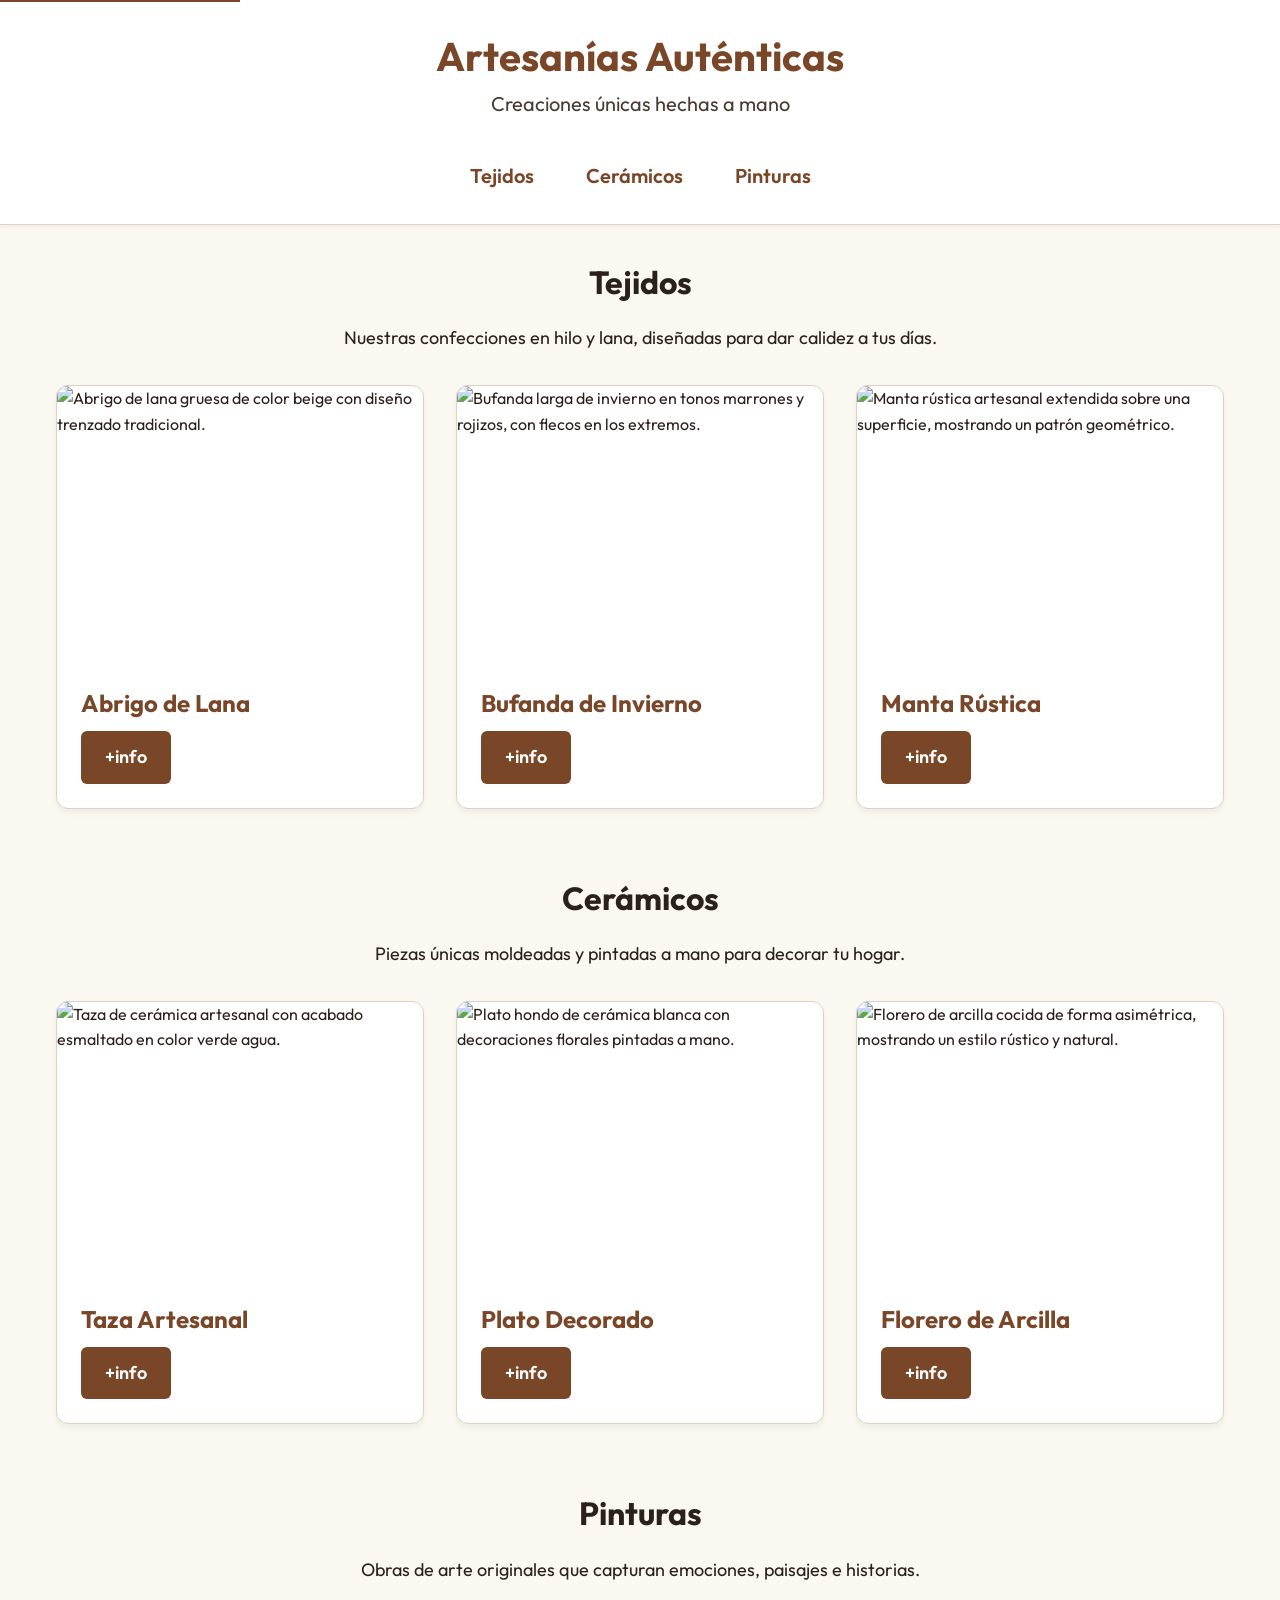
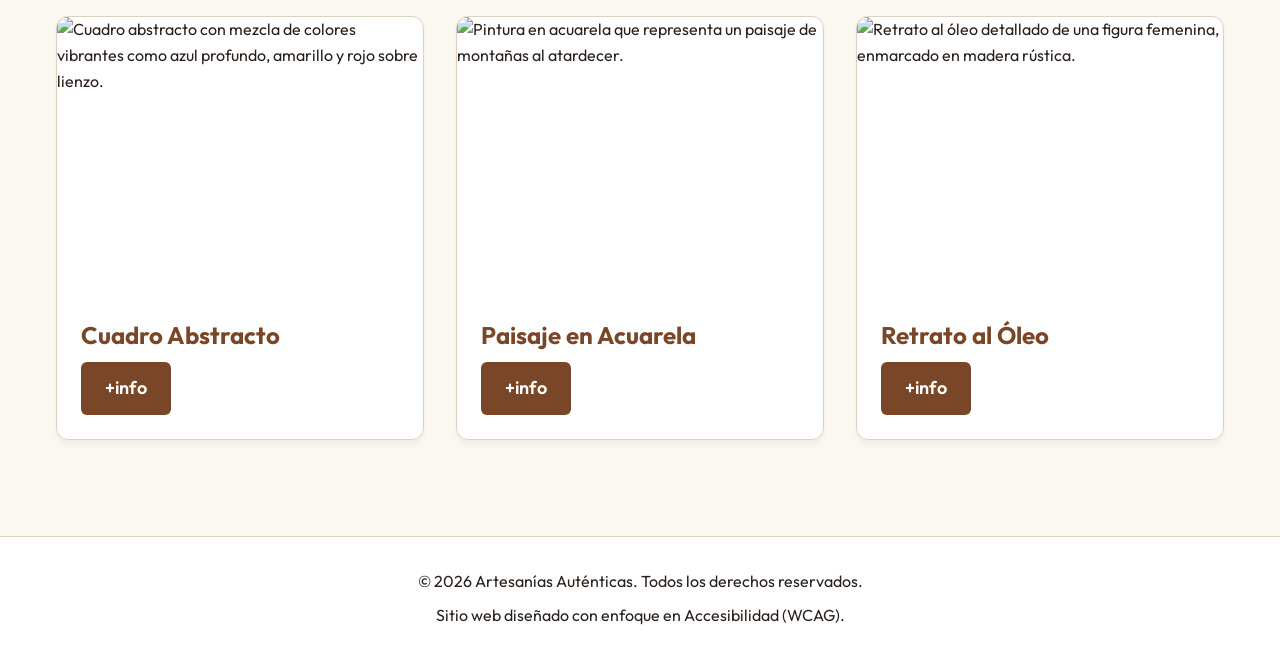
==== IA 2/index.html @ 94b3d4c0 "Alta del proyecto" ====
<!DOCTYPE html>
<html lang="es">

<head>
  <meta charset="UTF-8">
  <meta name="viewport" content="width=device-width, initial-scale=1.0">
  <meta name="description" content="Emprendimiento de artesanías con productos de tejidos, cerámicos y pinturas.">
  <title>Emprendimiento de Artesanías</title>
  <link rel="preconnect" href="https://fonts.googleapis.com">
  <link rel="preconnect" href="https://fonts.gstatic.com" crossorigin>
  <link href="https://fonts.googleapis.com/css2?family=Outfit:wght@300;400;600;700&display=swap" rel="stylesheet">
  <link rel="stylesheet" href="estilosIA.css">
</head>

<body>
  <a href="#main-content" class="skip-link">Saltar al contenido principal</a>

  <header>
    <div class="header-container">
      <h1>Artesanías Auténticas</h1>
      <p class="subtitle">Creaciones únicas hechas a mano</p>
    </div>
    <nav aria-label="Navegación principal de categorías">
      <ul class="nav-links">
        <li><a href="#tejidos">Tejidos</a></li>
        <li><a href="#ceramicos">Cerámicos</a></li>
        <li><a href="#pinturas">Pinturas</a></li>
      </ul>
    </nav>
  </header>

  <main id="main-content">
    <!-- Sección de Tejidos -->
    <section id="tejidos" aria-labelledby="heading-tejidos">
      <div class="section-header">
        <h2 id="heading-tejidos">Tejidos</h2>
        <p>Nuestras confecciones en hilo y lana, diseñadas para dar calidez a tus días.</p>
      </div>

      <div class="articles-grid">
        <article class="card">
          <img src="articulos/Tejidos/abrigo-lana.png" alt="Abrigo de lana gruesa de color beige con diseño trenzado tradicional." width="400" height="300">
          <div class="card-content">
            <h3>Abrigo de Lana</h3>
            <a href="articulos/Tejidos/abrigo-lana.pdf" class="btn-info" aria-label="Descargar más información en PDF sobre Abrigo de Lana">+info</a>
          </div>
        </article>

        <article class="card">
          <img src="articulos/Tejidos/bufanda-inverno.png" alt="Bufanda larga de invierno en tonos marrones y rojizos, con flecos en los extremos." width="400" height="300">
          <div class="card-content">
            <h3>Bufanda de Invierno</h3>
            <a href="articulos/Tejidos/bufanda-inverno.pdf" class="btn-info" aria-label="Descargar más información en PDF sobre Bufanda de Invierno">+info</a>
          </div>
        </article>

        <article class="card">
          <img src="articulos/Tejidos/manta-rustica.png" alt="Manta rústica artesanal extendida sobre una superficie, mostrando un patrón geométrico." width="400" height="300">
          <div class="card-content">
            <h3>Manta Rústica</h3>
            <a href="articulos/Tejidos/manta-rustica.pdf" class="btn-info" aria-label="Descargar más información en PDF sobre Manta Rústica">+info</a>
          </div>
        </article>
      </div>
    </section>

    <!-- Sección de Cerámicos -->
    <section id="ceramicos" aria-labelledby="heading-ceramicos">
      <div class="section-header">
        <h2 id="heading-ceramicos">Cerámicos</h2>
        <p>Piezas únicas moldeadas y pintadas a mano para decorar tu hogar.</p>
      </div>

      <div class="articles-grid">
        <article class="card">
          <img src="articulos/Ceramicos/taza-artesanal.png" alt="Taza de cerámica artesanal con acabado esmaltado en color verde agua." width="400" height="300">
          <div class="card-content">
            <h3>Taza Artesanal</h3>
            <a href="articulos/Ceramicos/taza-artesanal.pdf" class="btn-info" aria-label="Descargar más información en PDF sobre Taza Artesanal">+info</a>
          </div>
        </article>

        <article class="card">
          <img src="articulos/Ceramicos/plato-decorado.png" alt="Plato hondo de cerámica blanca con decoraciones florales pintadas a mano." width="400" height="300">
          <div class="card-content">
            <h3>Plato Decorado</h3>
            <a href="articulos/Ceramicos/plato-decorado.pdf" class="btn-info" aria-label="Descargar más información en PDF sobre Plato Decorado">+info</a>
          </div>
        </article>

        <article class="card">
          <img src="articulos/Ceramicos/florero-arcilla.png" alt="Florero de arcilla cocida de forma asimétrica, mostrando un estilo rústico y natural." width="400" height="300">
          <div class="card-content">
            <h3>Florero de Arcilla</h3>
            <a href="articulos/Ceramicos/florero-arcilla.pdf" class="btn-info" aria-label="Descargar más información en PDF sobre Florero de Arcilla">+info</a>
          </div>
        </article>
      </div>
    </section>

    <!-- Sección de Pinturas -->
    <section id="pinturas" aria-labelledby="heading-pinturas">
      <div class="section-header">
        <h2 id="heading-pinturas">Pinturas</h2>
        <p>Obras de arte originales que capturan emociones, paisajes e historias.</p>
      </div>

      <div class="articles-grid">
        <article class="card">
          <img src="articulos/Pinturas/cuadro-abstracto.png" alt="Cuadro abstracto con mezcla de colores vibrantes como azul profundo, amarillo y rojo sobre lienzo." width="400" height="300">
          <div class="card-content">
            <h3>Cuadro Abstracto</h3>
            <a href="articulos/Pinturas/cuadro-abstracto.pdf" class="btn-info" aria-label="Descargar más información en PDF sobre Cuadro Abstracto">+info</a>
          </div>
        </article>

        <article class="card">
          <img src="articulos/Pinturas/paisaje-acuarela.png" alt="Pintura en acuarela que representa un paisaje de montañas al atardecer." width="400" height="300">
          <div class="card-content">
            <h3>Paisaje en Acuarela</h3>
            <a href="articulos/Pinturas/paisaje-acuarela.pdf" class="btn-info" aria-label="Descargar más información en PDF sobre Paisaje en Acuarela">+info</a>
          </div>
        </article>

        <article class="card">
          <img src="articulos/Pinturas/retrato-oleo.png" alt="Retrato al óleo detallado de una figura femenina, enmarcado en madera rústica." width="400" height="300">
          <div class="card-content">
            <h3>Retrato al Óleo</h3>
            <a href="articulos/Pinturas/retrato-oleo.pdf" class="btn-info" aria-label="Descargar más información en PDF sobre Retrato al Óleo">+info</a>
          </div>
        </article>
      </div>
    </section>
  </main>

  <footer>
    <p>&copy; 2026 Artesanías Auténticas. Todos los derechos reservados.</p>
    <p>Sitio web diseñado con enfoque en Accesibilidad (WCAG).</p>
  </footer>
</body>

</html>
---- IA 2/estilosIA.css ----
/* 
    Variables CSS para mantener consistencia y facilitar el cambio de temas.
    Se eligieron colores con alto contraste para cumplir con pautas WCAG (Accesibilidad).
*/
:root {
    --color-bg: #fbf8f1; /* Fondo claro crema */
    --color-text: #2a201c; /* Texto oscuro, casi negro, alto contraste */
    --color-primary: #7a4628; /* Marrón rojizo oscuro para elementos principales y botones */
    --color-primary-hover: #522f1b; /* Versión más oscura para estados hover */
    --color-focus: #005fcc; /* Color azul brillante para los anillos de foco (muy visible) */
    --color-card-bg: #ffffff; /* Fondo blanco para las tarjetas */
    --color-border: #dcd1c4; /* Color de borde sutil */

    --font-base: 'Outfit', sans-serif;
}

/* Reset básico y box-sizing */
* {
    box-sizing: border-box;
    margin: 0;
    padding: 0;
}

/* Base HTML y Body (Responsividad y Accesibilidad) */
html {
    font-size: 16px; /* Permite zoom del navegador */
    scroll-behavior: smooth; /* Desplazamiento suave para anclas */
}

body {
    font-family: var(--font-base);
    background-color: var(--color-bg);
    color: var(--color-text);
    line-height: 1.6;
    display: flex;
    flex-direction: column;
    min-height: 100vh;
}

/* Enlace para saltar al contenido principal (Accesibilidad para lectores de pantalla y teclado) */
.skip-link {
    position: absolute;
    top: -40px;
    left: 0;
    background: var(--color-primary);
    color: white;
    padding: 0.5rem 1rem;
    z-index: 100;
    transition: top 0.3s;
    text-decoration: none;
    font-weight: bold;
}

.skip-link:focus {
    top: 0;
    outline: 3px solid var(--color-focus);
    outline-offset: 2px;
}

/* Estilos de Foco Global (Accesibilidad de Teclado) */
a:focus-visible, 
button:focus-visible, 
input:focus-visible {
    outline: 3px solid var(--color-focus);
    outline-offset: 2px;
    border-radius: 4px;
}

/* Tipografía Responsiva usando REM */
h1 {
    font-size: 2.5rem;
    line-height: 1.2;
    margin-bottom: 0.5rem;
    color: var(--color-primary);
}

h2 {
    font-size: 2rem;
    margin-bottom: 1rem;
    color: var(--color-text);
}

h3 {
    font-size: 1.5rem;
    margin-bottom: 0.5rem;
    color: var(--color-primary);
}

p {
    font-size: 1.125rem; /* 18px para mejor legibilidad general */
    margin-bottom: 1rem;
}

/* Header y Navegación */
header {
    background-color: var(--color-card-bg);
    padding: 2rem 1rem;
    text-align: center;
    border-bottom: 1px solid var(--color-border);
    box-shadow: 0 2px 4px rgba(0,0,0,0.05);
}

.header-container {
    max-width: 1200px;
    margin: 0 auto;
    padding-bottom: 1.5rem;
}

.subtitle {
    font-size: 1.25rem;
    color: #4a3b32; /* Gris cálido de alto contraste */
}

/* Navegación por Pestañas */
nav {
    max-width: 1200px;
    margin: 0 auto;
}

.nav-links {
    list-style: none;
    display: flex;
    flex-wrap: wrap; /* Importante para zoom y móviles */
    justify-content: center;
    gap: 1rem;
}

.nav-links a {
    text-decoration: none;
    color: var(--color-primary);
    font-weight: 600;
    font-size: 1.25rem;
    padding: 0.5rem 1rem;
    border: 2px solid transparent;
    border-radius: 8px;
    transition: all 0.3s ease;
}

.nav-links a:hover, 
.nav-links a:focus {
    background-color: var(--color-primary);
    color: white;
}

/* Contenido Principal */
main {
    flex: 1;
    max-width: 1200px;
    margin: 0 auto;
    padding: 2rem 1rem;
    width: 100%;
}

section {
    margin-bottom: 4rem;
}

.section-header {
    margin-bottom: 2rem;
    text-align: center;
}

/* Grilla de Artículos (Responsiva / Mobile-First) */
.articles-grid {
    display: grid;
    grid-template-columns: 1fr; /* Mobile-first: 1 columna */
    gap: 2rem;
}

/* Tarjetas de Producto */
.card {
    background-color: var(--color-card-bg);
    border: 1px solid var(--color-border);
    border-radius: 12px;
    overflow: hidden;
    box-shadow: 0 4px 6px rgba(0,0,0,0.05);
    transition: transform 0.3s ease, box-shadow 0.3s ease;
    display: flex;
    flex-direction: column;
}

.card:hover {
    transform: translateY(-5px);
    box-shadow: 0 8px 15px rgba(0,0,0,0.1);
}

.card img {
    width: 100%;
    height: auto;
    object-fit: cover;
    aspect-ratio: 4/3; /* Mantiene proporciones */
    display: block;
}

.card-content {
    padding: 1.5rem;
    display: flex;
    flex-direction: column;
    flex: 1; /* Para empujar el botón abajo si hay poco texto */
    align-items: flex-start;
}

.btn-info {
    margin-top: auto; /* Empuja el botón al fondo de la tarjeta */
    display: inline-block;
    padding: 0.75rem 1.5rem;
    background-color: var(--color-primary);
    color: white;
    text-decoration: none;
    font-weight: 600;
    border-radius: 6px;
    font-size: 1.125rem;
    transition: background-color 0.3s;
}

.btn-info:hover {
    background-color: var(--color-primary-hover);
}

/* Footer */
footer {
    background-color: var(--color-card-bg);
    text-align: center;
    padding: 2rem 1rem;
    border-top: 1px solid var(--color-border);
    margin-top: auto;
}

footer p {
    font-size: 1rem;
    margin-bottom: 0.5rem;
}

/* =========================================================================
   MEDIA QUERIES - Para pantallas más grandes y zooms altos
   ========================================================================= */

/* Tablet y Desktop (2 columnas) */
@media (min-width: 600px) {
    .articles-grid {
        grid-template-columns: repeat(2, 1fr);
    }
}

/* Pantallas grandes (3 columnas) */
@media (min-width: 900px) {
    .articles-grid {
        grid-template-columns: repeat(3, 1fr);
    }
}

/* Para alto contraste (Accesibilidad OS Settings) */
@media (prefers-contrast: high) {
    :root {
        --color-bg: #ffffff;
        --color-text: #000000;
        --color-primary: #000000;
        --color-primary-hover: #000000;
        --color-border: #000000;
    }
    
    .btn-info {
        border: 2px solid #000000;
        background-color: transparent;
        color: #000000;
    }

    .btn-info:hover {
        background-color: #000000;
        color: #ffffff;
    }

    .nav-links a {
        border: 2px solid #000000;
    }
}
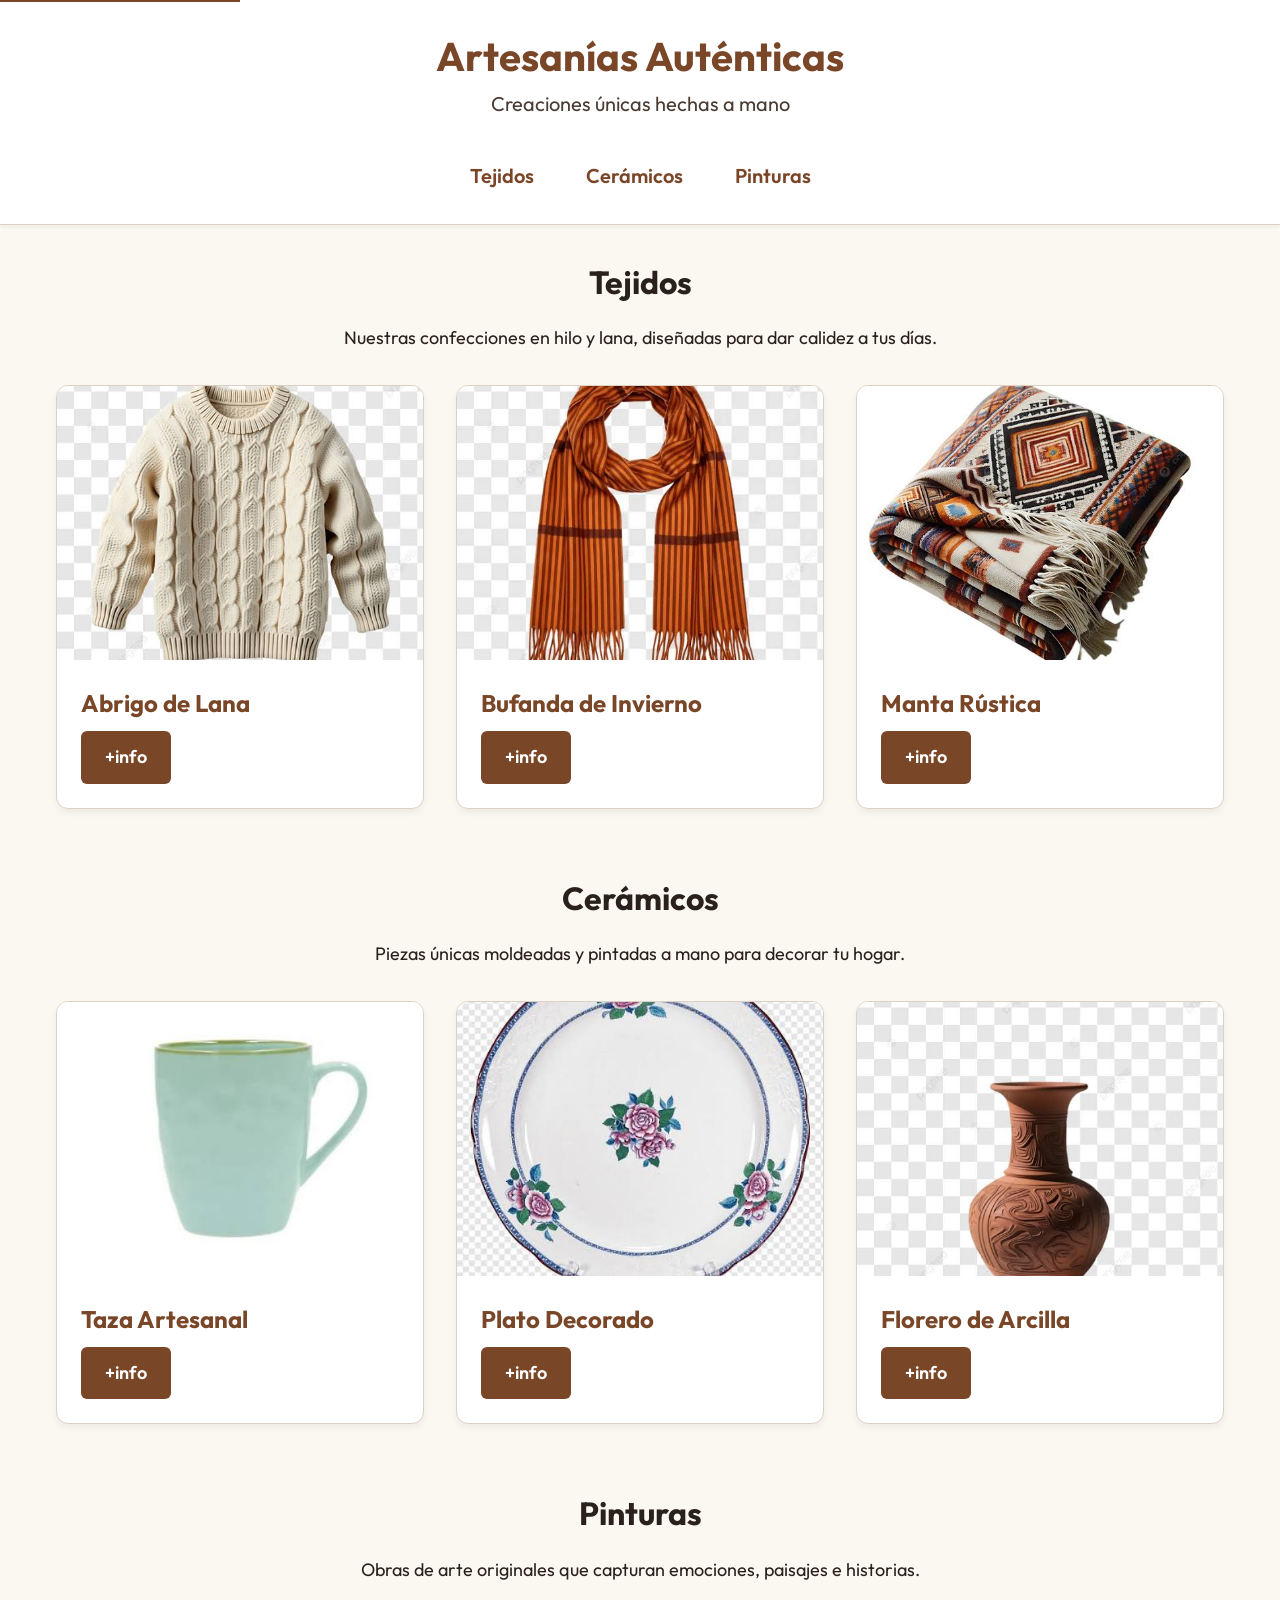
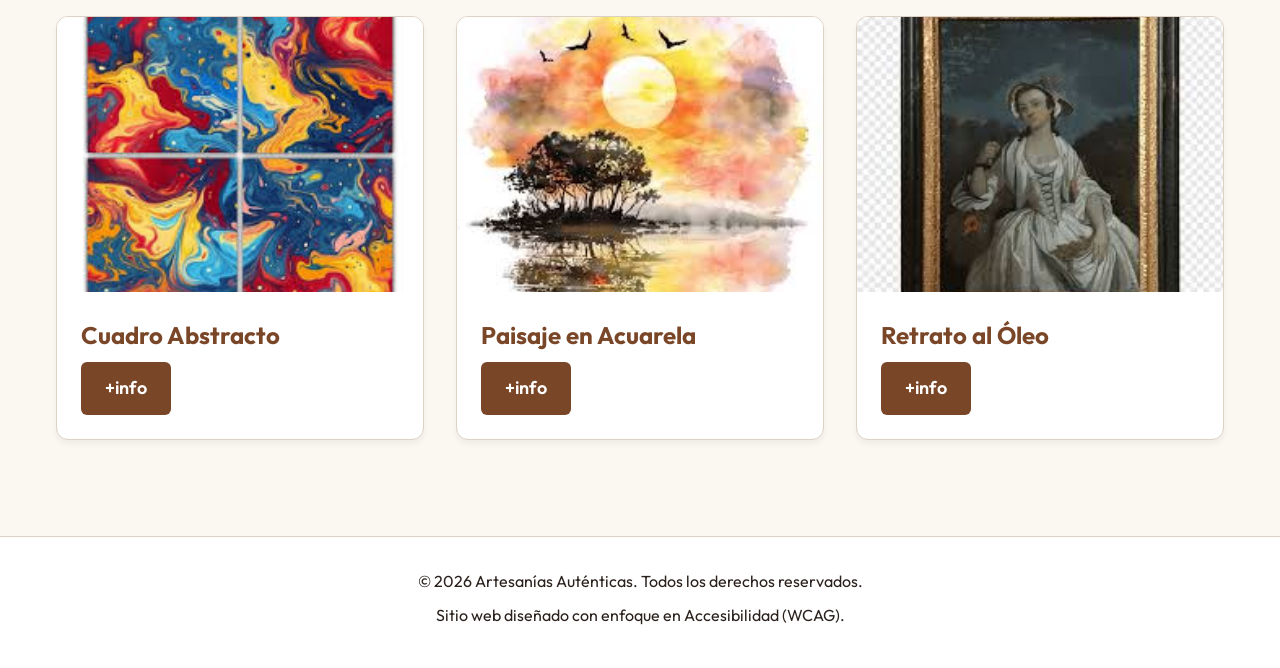
==== commit ed774826: "se corrige tabulacion en imagenes" ====
--- a/IA 2/index.html
+++ b/IA 2/index.html
@@ -39,7 +39,7 @@
 
       <div class="articles-grid">
         <article class="card">
-          <img src="articulos/Tejidos/abrigo-lana.png" alt="Abrigo de lana gruesa de color beige con diseño trenzado tradicional." width="400" height="300">
+          <img tabindex="0" src="articulos/Tejidos/abrigo-lana.png" alt="Abrigo de lana gruesa de color beige con diseño trenzado tradicional." width="400" height="300">
           <div class="card-content">
             <h3>Abrigo de Lana</h3>
             <a href="articulos/Tejidos/abrigo-lana.pdf" class="btn-info" aria-label="Descargar más información en PDF sobre Abrigo de Lana">+info</a>
@@ -47,7 +47,7 @@
         </article>
 
         <article class="card">
-          <img src="articulos/Tejidos/bufanda-inverno.png" alt="Bufanda larga de invierno en tonos marrones y rojizos, con flecos en los extremos." width="400" height="300">
+          <img tabindex="0" src="articulos/Tejidos/bufanda-inverno.png" alt="Bufanda larga de invierno en tonos marrones y rojizos, con flecos en los extremos." width="400" height="300">
           <div class="card-content">
             <h3>Bufanda de Invierno</h3>
             <a href="articulos/Tejidos/bufanda-inverno.pdf" class="btn-info" aria-label="Descargar más información en PDF sobre Bufanda de Invierno">+info</a>
@@ -55,7 +55,7 @@
         </article>
 
         <article class="card">
-          <img src="articulos/Tejidos/manta-rustica.png" alt="Manta rústica artesanal extendida sobre una superficie, mostrando un patrón geométrico." width="400" height="300">
+          <img tabindex="0" src="articulos/Tejidos/manta-rustica.png" alt="Manta rústica artesanal extendida sobre una superficie, mostrando un patrón geométrico." width="400" height="300">
           <div class="card-content">
             <h3>Manta Rústica</h3>
             <a href="articulos/Tejidos/manta-rustica.pdf" class="btn-info" aria-label="Descargar más información en PDF sobre Manta Rústica">+info</a>
@@ -73,7 +73,7 @@
 
       <div class="articles-grid">
         <article class="card">
-          <img src="articulos/Ceramicos/taza-artesanal.png" alt="Taza de cerámica artesanal con acabado esmaltado en color verde agua." width="400" height="300">
+          <img tabindex="0" src="articulos/Ceramicos/taza-artesanal.png" alt="Taza de cerámica artesanal con acabado esmaltado en color verde agua." width="400" height="300">
           <div class="card-content">
             <h3>Taza Artesanal</h3>
             <a href="articulos/Ceramicos/taza-artesanal.pdf" class="btn-info" aria-label="Descargar más información en PDF sobre Taza Artesanal">+info</a>
@@ -81,7 +81,7 @@
         </article>
 
         <article class="card">
-          <img src="articulos/Ceramicos/plato-decorado.png" alt="Plato hondo de cerámica blanca con decoraciones florales pintadas a mano." width="400" height="300">
+          <img tabindex="0" src="articulos/Ceramicos/plato-decorado.png" alt="Plato hondo de cerámica blanca con decoraciones florales pintadas a mano." width="400" height="300">
           <div class="card-content">
             <h3>Plato Decorado</h3>
             <a href="articulos/Ceramicos/plato-decorado.pdf" class="btn-info" aria-label="Descargar más información en PDF sobre Plato Decorado">+info</a>
@@ -89,7 +89,7 @@
         </article>
 
         <article class="card">
-          <img src="articulos/Ceramicos/florero-arcilla.png" alt="Florero de arcilla cocida de forma asimétrica, mostrando un estilo rústico y natural." width="400" height="300">
+          <img tabindex="0" src="articulos/Ceramicos/florero-arcilla.png" alt="Florero de arcilla cocida de forma asimétrica, mostrando un estilo rústico y natural." width="400" height="300">
           <div class="card-content">
             <h3>Florero de Arcilla</h3>
             <a href="articulos/Ceramicos/florero-arcilla.pdf" class="btn-info" aria-label="Descargar más información en PDF sobre Florero de Arcilla">+info</a>
@@ -107,7 +107,7 @@
 
       <div class="articles-grid">
         <article class="card">
-          <img src="articulos/Pinturas/cuadro-abstracto.png" alt="Cuadro abstracto con mezcla de colores vibrantes como azul profundo, amarillo y rojo sobre lienzo." width="400" height="300">
+          <img tabindex="0" src="articulos/Pinturas/cuadro-abstracto.png" alt="Cuadro abstracto con mezcla de colores vibrantes como azul profundo, amarillo y rojo sobre lienzo." width="400" height="300">
           <div class="card-content">
             <h3>Cuadro Abstracto</h3>
             <a href="articulos/Pinturas/cuadro-abstracto.pdf" class="btn-info" aria-label="Descargar más información en PDF sobre Cuadro Abstracto">+info</a>
@@ -115,7 +115,7 @@
         </article>
 
         <article class="card">
-          <img src="articulos/Pinturas/paisaje-acuarela.png" alt="Pintura en acuarela que representa un paisaje de montañas al atardecer." width="400" height="300">
+          <img tabindex="0" src="articulos/Pinturas/paisaje-acuarela.png" alt="Pintura en acuarela que representa un paisaje de montañas al atardecer." width="400" height="300">
           <div class="card-content">
             <h3>Paisaje en Acuarela</h3>
             <a href="articulos/Pinturas/paisaje-acuarela.pdf" class="btn-info" aria-label="Descargar más información en PDF sobre Paisaje en Acuarela">+info</a>
@@ -123,7 +123,7 @@
         </article>
 
         <article class="card">
-          <img src="articulos/Pinturas/retrato-oleo.png" alt="Retrato al óleo detallado de una figura femenina, enmarcado en madera rústica." width="400" height="300">
+          <img tabindex="0" src="articulos/Pinturas/retrato-oleo.png" alt="Retrato al óleo detallado de una figura femenina, enmarcado en madera rústica." width="400" height="300">
           <div class="card-content">
             <h3>Retrato al Óleo</h3>
             <a href="articulos/Pinturas/retrato-oleo.pdf" class="btn-info" aria-label="Descargar más información en PDF sobre Retrato al Óleo">+info</a>
